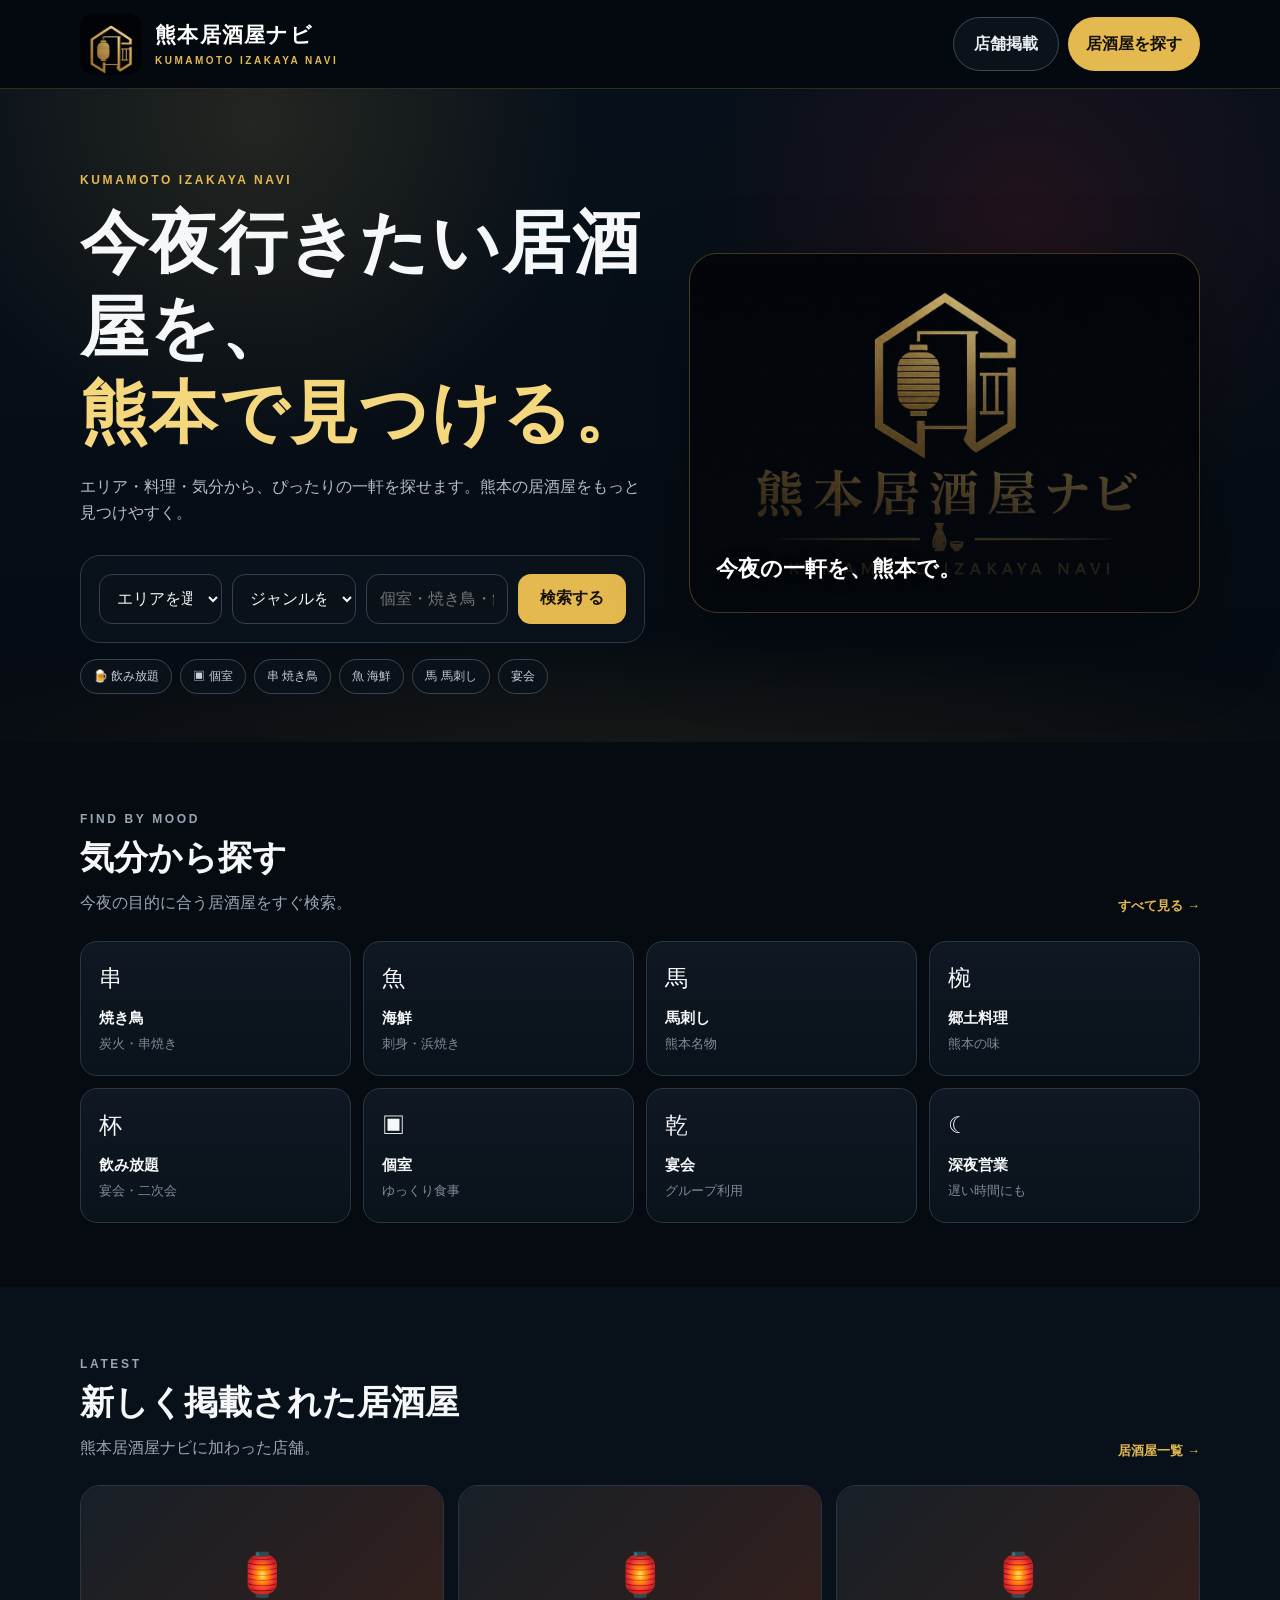
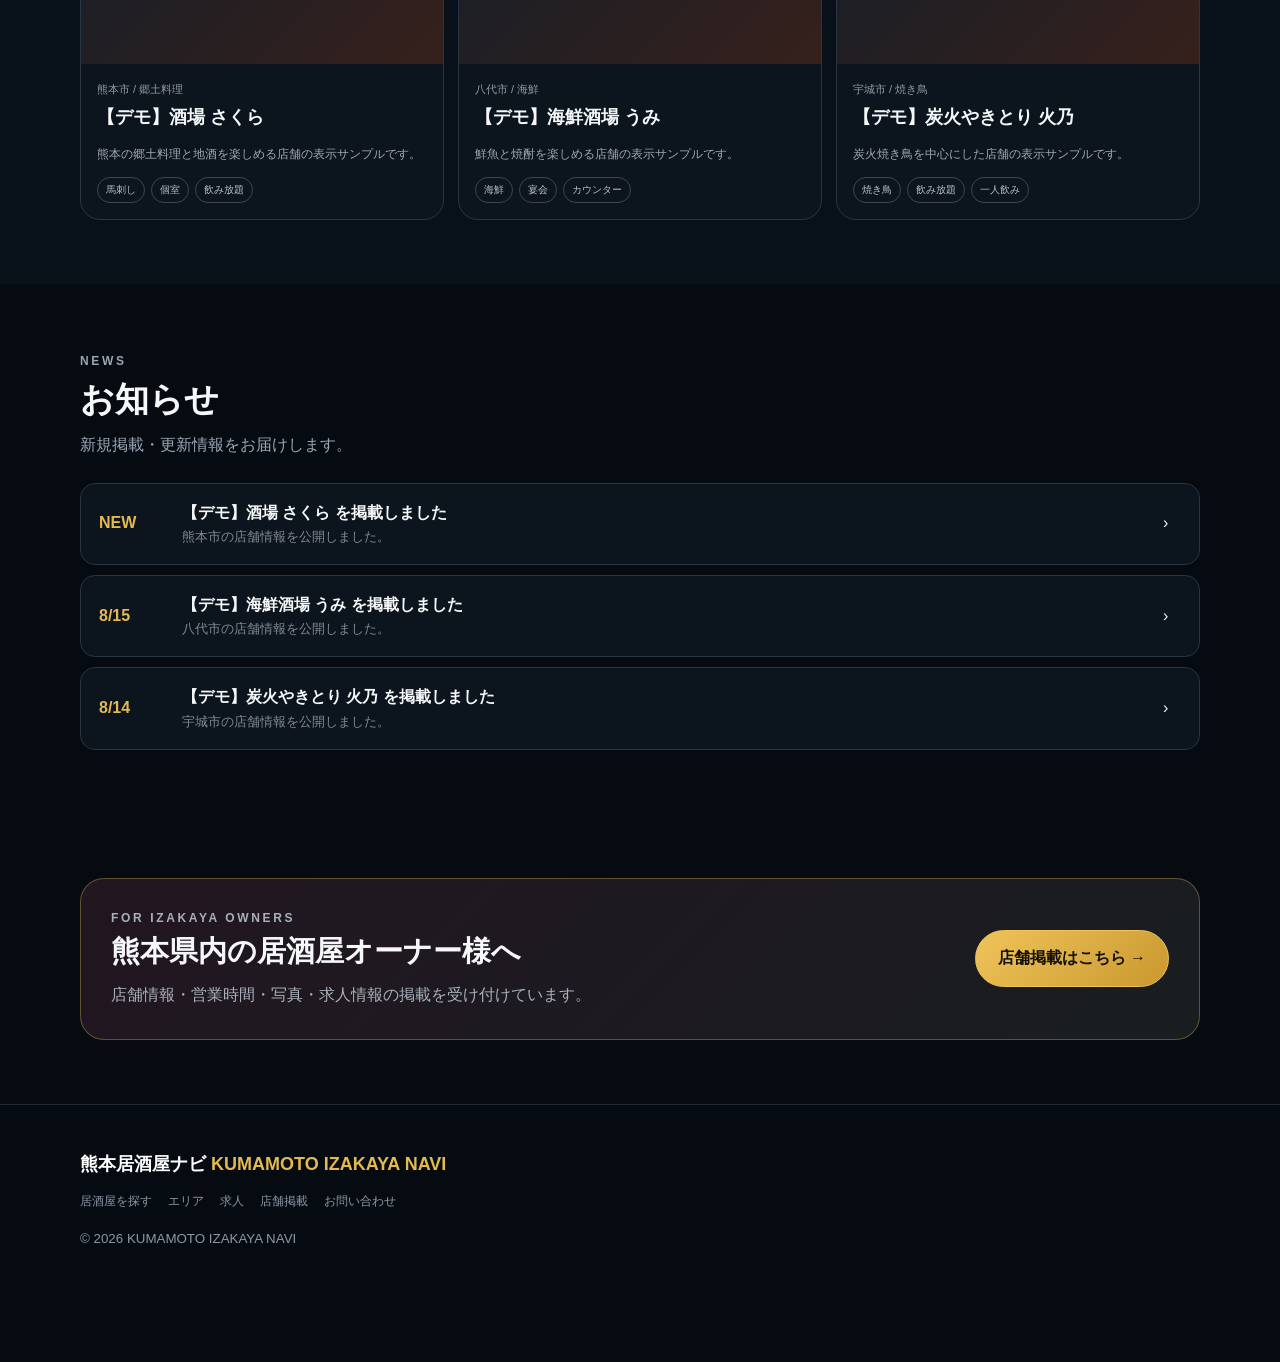
==== index.html @ 9aa9fbcc "Add files via upload" ====
<!doctype html><html lang="ja"><head><meta charset="utf-8"><meta name="viewport" content="width=device-width,initial-scale=1,viewport-fit=cover">
<title>熊本居酒屋ナビ | KUMAMOTO IZAKAYA NAVI</title><meta name="description" content="熊本県内の居酒屋をエリア・ジャンル・シーンから探せる地域密着型居酒屋検索サイト。">
<link rel="stylesheet" href="style.css?v=100"></head><body><header class="site-header"><div class="container header-inner">
<a class="brand" href="index.html"><img src="logo-emblem.jpg" alt="熊本居酒屋ナビ ロゴ"><div class="brand-copy"><div class="brand-jp">熊本居酒屋ナビ</div><div class="brand-en">KUMAMOTO IZAKAYA NAVI</div></div></a>
<div class="header-actions"><a class="ghost-btn" href="listing-form.html">店舗掲載</a><a class="pill-btn" href="izakayas.html">居酒屋を探す</a></div>
</div></header>
<main>
<section class="hero"><div class="container hero-grid">
<div>
<p class="kicker">KUMAMOTO IZAKAYA NAVI</p>
<h1>今夜行きたい居酒屋を、<br><span>熊本で見つける。</span></h1>
<p class="hero-lead">エリア・料理・気分から、ぴったりの一軒を探せます。熊本の居酒屋をもっと見つけやすく。</p>
<form class="search-panel" id="homeSearch">
<select name="area"><option value="">エリアを選択</option><option value="熊本市">熊本市</option><option value="八代市">八代市</option><option value="人吉市">人吉市</option><option value="荒尾市">荒尾市</option><option value="水俣市">水俣市</option><option value="玉名市">玉名市</option><option value="山鹿市">山鹿市</option><option value="菊池市">菊池市</option><option value="宇土市">宇土市</option><option value="上天草市">上天草市</option><option value="宇城市">宇城市</option><option value="阿蘇市">阿蘇市</option><option value="天草市">天草市</option><option value="合志市">合志市</option><option value="美里町">美里町</option><option value="玉東町">玉東町</option><option value="南関町">南関町</option><option value="長洲町">長洲町</option><option value="和水町">和水町</option><option value="大津町">大津町</option><option value="菊陽町">菊陽町</option><option value="南小国町">南小国町</option><option value="小国町">小国町</option><option value="産山村">産山村</option><option value="高森町">高森町</option><option value="西原村">西原村</option><option value="南阿蘇村">南阿蘇村</option><option value="御船町">御船町</option><option value="嘉島町">嘉島町</option><option value="益城町">益城町</option><option value="甲佐町">甲佐町</option><option value="山都町">山都町</option><option value="氷川町">氷川町</option><option value="芦北町">芦北町</option><option value="津奈木町">津奈木町</option><option value="錦町">錦町</option><option value="多良木町">多良木町</option><option value="湯前町">湯前町</option><option value="水上村">水上村</option><option value="相良村">相良村</option><option value="五木村">五木村</option><option value="山江村">山江村</option><option value="球磨村">球磨村</option><option value="あさぎり町">あさぎり町</option><option value="苓北町">苓北町</option></select>
<select name="genre"><option value="">ジャンルを選択</option><option value="焼き鳥">焼き鳥</option><option value="海鮮">海鮮</option><option value="馬刺し">馬刺し</option><option value="郷土料理">郷土料理</option><option value="大衆居酒屋">大衆居酒屋</option><option value="創作料理">創作料理</option><option value="鉄板焼き">鉄板焼き</option><option value="串揚げ">串揚げ</option><option value="餃子">餃子</option><option value="焼肉">焼肉</option><option value="炉端焼き">炉端焼き</option><option value="和食">和食</option></select>
<input name="q" placeholder="個室・焼き鳥・飲み放題など">
<button>検索する</button></form>
<div class="quick-tags">
<a href="izakayas.html?feature=飲み放題">🍺 飲み放題</a><a href="izakayas.html?feature=個室">▣ 個室</a>
<a href="izakayas.html?genre=焼き鳥">串 焼き鳥</a><a href="izakayas.html?genre=海鮮">魚 海鮮</a>
<a href="izakayas.html?genre=馬刺し">馬 馬刺し</a><a href="izakayas.html?feature=宴会">宴会</a>
</div></div><div class="hero-art" aria-label="熊本居酒屋ナビ"></div>
</div></section>

<section class="section"><div class="container">
<div class="section-head"><div><p class="kicker">FIND BY MOOD</p><h2>気分から探す</h2><p>今夜の目的に合う居酒屋をすぐ検索。</p></div><a class="section-link" href="izakayas.html">すべて見る →</a></div>
<div class="category-grid">
<a class="category-card" href="izakayas.html?genre=焼き鳥"><div class="category-icon">串</div><b>焼き鳥</b><small>炭火・串焼き</small></a>
<a class="category-card" href="izakayas.html?genre=海鮮"><div class="category-icon">魚</div><b>海鮮</b><small>刺身・浜焼き</small></a>
<a class="category-card" href="izakayas.html?genre=馬刺し"><div class="category-icon">馬</div><b>馬刺し</b><small>熊本名物</small></a>
<a class="category-card" href="izakayas.html?genre=郷土料理"><div class="category-icon">椀</div><b>郷土料理</b><small>熊本の味</small></a>
<a class="category-card" href="izakayas.html?feature=飲み放題"><div class="category-icon">杯</div><b>飲み放題</b><small>宴会・二次会</small></a>
<a class="category-card" href="izakayas.html?feature=個室"><div class="category-icon">▣</div><b>個室</b><small>ゆっくり食事</small></a>
<a class="category-card" href="izakayas.html?feature=宴会"><div class="category-icon">乾</div><b>宴会</b><small>グループ利用</small></a>
<a class="category-card" href="izakayas.html?feature=深夜営業"><div class="category-icon">☾</div><b>深夜営業</b><small>遅い時間にも</small></a>
</div></div></section>

<section class="section soft"><div class="container">
<div class="section-head"><div><p class="kicker">LATEST</p><h2>新しく掲載された居酒屋</h2><p>熊本居酒屋ナビに加わった店舗。</p></div><a class="section-link" href="izakayas.html">居酒屋一覧 →</a></div>
<div id="homeShops" class="shop-grid"></div>
</div></section>

<section class="section"><div class="container">
<div class="section-head"><div><p class="kicker">NEWS</p><h2>お知らせ</h2><p>新規掲載・更新情報をお届けします。</p></div></div>
<div id="homeNews" class="news-list"></div>
</div></section>

<section class="section"><div class="container owner-cta"><div><p class="kicker">FOR IZAKAYA OWNERS</p><h2>熊本県内の居酒屋オーナー様へ</h2><p>店舗情報・営業時間・写真・求人情報の掲載を受け付けています。</p></div><a class="gold-btn" href="listing-form.html">店舗掲載はこちら →</a></div></section>
</main><footer class="footer"><div class="container">
<div class="footer-brand">熊本居酒屋ナビ <span style="color:#e4b94f">KUMAMOTO IZAKAYA NAVI</span></div>
<div class="footer-links"><a href="izakayas.html">居酒屋を探す</a><a href="areas.html">エリア</a><a href="jobs.html">求人</a><a href="listing-form.html">店舗掲載</a><a href="contact.html">お問い合わせ</a></div>
<small>© 2026 KUMAMOTO IZAKAYA NAVI</small>
</div></footer><nav class="bottom-nav">
<a href="index.html"><span>⌂</span>ホーム</a>
<a href="izakayas.html"><span>⌕</span>居酒屋</a>
<a href="jobs.html"><span>▣</span>求人</a>
<a href="listing-form.html"><span>＋</span>店舗掲載</a>
</nav><script src="script.js?v=100"></script></body></html>
---- style.css ----
:root{
  --bg:#060b12;--bg2:#09111b;--card:#0e1722;--card2:#111c28;
  --line:#283544;--gold:#e4b94f;--gold2:#f5d77e;--wine:#781e2b;
  --text:#f5f7f8;--muted:#9aa6b3;--muted2:#6f7a86;--max:1120px;
}
*{box-sizing:border-box} html{scroll-behavior:smooth}
body{margin:0;background:var(--bg);color:var(--text);font-family:-apple-system,BlinkMacSystemFont,"Hiragino Sans","Yu Gothic",Meiryo,sans-serif;line-height:1.65}
a{color:inherit;text-decoration:none} button,input,select,textarea{font:inherit}
img{max-width:100%;display:block}
.container{width:min(calc(100% - 36px),var(--max));margin:auto}
.site-header{position:sticky;top:0;z-index:50;background:rgba(5,10,16,.92);backdrop-filter:blur(16px);border-bottom:1px solid rgba(228,185,79,.20)}
.header-inner{height:88px;display:flex;align-items:center;justify-content:space-between;gap:20px}
.brand{display:flex;align-items:center;gap:13px;min-width:0}
.brand img{width:62px;height:62px;object-fit:cover;border-radius:15px}
.brand-copy{min-width:0}
.brand-jp{font-family:"Yu Mincho","Hiragino Mincho ProN",serif;color:#fff;font-size:21px;font-weight:700;letter-spacing:.06em;white-space:nowrap}
.brand-en{color:var(--gold);font-size:10px;letter-spacing:.25em;font-weight:700;white-space:nowrap}
.header-actions{display:flex;gap:9px}.pill-btn,.gold-btn,.ghost-btn{display:inline-flex;align-items:center;justify-content:center;border-radius:999px;font-weight:800;transition:.18s}
.pill-btn{padding:12px 18px;background:var(--gold);color:#14100a}
.gold-btn{padding:14px 22px;background:linear-gradient(135deg,#efc45a,#c9982f);color:#151009;border:1px solid #efc45a}
.ghost-btn{padding:13px 20px;border:1px solid #3b4958;color:#e8edf1;background:#0b121a}
.hero{position:relative;overflow:hidden;padding:82px 0 48px;background:
radial-gradient(circle at 80% 20%,rgba(120,30,43,.22),transparent 28%),
radial-gradient(circle at 20% 5%,rgba(228,185,79,.13),transparent 28%),
linear-gradient(180deg,#07101a,#060b12)}
.hero:after{content:"";position:absolute;inset:auto -10% -140px;height:250px;background:radial-gradient(ellipse,rgba(228,185,79,.08),transparent 70%)}
.hero-grid{position:relative;z-index:1;display:grid;grid-template-columns:1.05fr .95fr;gap:44px;align-items:center}
.kicker{color:var(--gold);font-size:12px;font-weight:900;letter-spacing:.22em;margin:0 0 10px}
.hero h1{font-family:"Yu Mincho","Hiragino Mincho ProN",serif;font-size:clamp(38px,6vw,68px);line-height:1.25;margin:0 0 18px;letter-spacing:.02em}
.hero h1 span{color:var(--gold2)}
.hero-lead{color:#b4bec8;font-size:16px;max-width:620px}
.hero-art{position:relative;min-height:360px;border-radius:28px;border:1px solid rgba(228,185,79,.28);background:
linear-gradient(180deg,rgba(7,15,25,.1),rgba(4,8,13,.9)),
url("logo-official.jpg") center/cover no-repeat;box-shadow:0 30px 80px rgba(0,0,0,.35)}
.hero-art:after{content:"今夜の一軒を、熊本で。";position:absolute;left:26px;right:26px;bottom:24px;color:#fff;font-family:"Yu Mincho",serif;font-size:22px;font-weight:700;text-shadow:0 2px 12px #000}
.search-panel{margin-top:28px;padding:18px;border:1px solid #2d3a47;background:rgba(10,18,28,.92);border-radius:20px;display:grid;grid-template-columns:1fr 1fr 1.15fr auto;gap:10px}
.search-panel select,.search-panel input{width:100%;height:50px;border-radius:13px;border:1px solid #334151;background:#0a1119;color:#f4f6f7;padding:0 13px;outline:none}
.search-panel button{height:50px;border:0;border-radius:13px;padding:0 22px;background:var(--gold);font-weight:900;color:#17120b}
.quick-tags{display:flex;flex-wrap:wrap;gap:8px;margin-top:16px}.quick-tags a{border:1px solid #3b4651;border-radius:999px;padding:7px 12px;color:#c8d0d7;font-size:12px;background:#0a1118}
.section{padding:64px 0}.section.soft{background:#08101a}.section-head{display:flex;justify-content:space-between;align-items:end;gap:18px;margin-bottom:24px}
.section-head h2{margin:0;font-family:"Yu Mincho",serif;font-size:34px}.section-head p{margin:4px 0 0;color:var(--muted)}
.section-link{color:var(--gold);font-size:13px;font-weight:800}
.category-grid{display:grid;grid-template-columns:repeat(4,1fr);gap:12px}
.category-card{padding:18px;border:1px solid #293645;background:linear-gradient(180deg,#0f1823,#0a121a);border-radius:17px;min-height:98px}
.category-card b{display:block;font-size:15px}.category-card small{color:#7f8b97}.category-icon{font-size:23px;margin-bottom:8px}
.shop-grid{display:grid;grid-template-columns:repeat(3,1fr);gap:14px}
.shop-card{overflow:hidden;border:1px solid #2a3643;background:#0c141e;border-radius:20px}
.shop-photo{height:178px;background:linear-gradient(135deg,#171f27,#36201c);display:flex;align-items:center;justify-content:center;color:#c69b48;font-size:42px}
.shop-body{padding:16px}.shop-meta{color:#8f9aa5;font-size:11px;margin-bottom:5px}.shop-name{font-size:18px;font-weight:900;margin:0 0 8px}.shop-desc{color:#9ea9b4;font-size:12px;display:-webkit-box;-webkit-line-clamp:2;-webkit-box-orient:vertical;overflow:hidden}
.badges{display:flex;flex-wrap:wrap;gap:6px;margin-top:12px}.badge{font-size:10px;padding:4px 8px;border-radius:999px;border:1px solid #3b4753;color:#b8c1c9}.badge.gold{border-color:#6e5825;color:#e4bd59}
.news-list{display:grid;gap:10px}.news-item{display:grid;grid-template-columns:70px 1fr 18px;align-items:center;gap:13px;padding:16px 18px;border:1px solid #293543;border-radius:15px;background:#0c141d}.news-item time{color:var(--gold);font-weight:900}.news-item small{display:block;color:#7e8995}
.owner-cta{border:1px solid rgba(228,185,79,.35);border-radius:24px;padding:30px;background:linear-gradient(135deg,rgba(120,30,43,.20),rgba(228,185,79,.06)),#0c141d;display:flex;justify-content:space-between;align-items:center;gap:25px}
.owner-cta h2{font-family:"Yu Mincho",serif;font-size:29px;margin:0 0 6px}.owner-cta p{color:#a7b1ba;margin:0}
.footer{padding:45px 0 110px;border-top:1px solid #1f2a35;color:#8d98a4}.footer-brand{color:#fff;font-weight:900;font-size:18px}.footer-links{display:flex;flex-wrap:wrap;gap:16px;margin:13px 0;font-size:12px}
.bottom-nav{display:none}
.page-hero{padding:48px 0 32px;background:linear-gradient(180deg,#09121d,#060b12)}.page-hero h1{font-family:"Yu Mincho",serif;font-size:40px;margin:5px 0}.page-hero p{color:var(--muted)}
.filter-bar{display:grid;grid-template-columns:1fr 1fr 1.4fr auto;gap:9px;margin:24px 0}.filter-bar select,.filter-bar input{height:48px;background:#0a121a;color:#fff;border:1px solid #344250;border-radius:12px;padding:0 12px}.filter-bar button{border:0;border-radius:12px;background:var(--gold);font-weight:900;padding:0 20px}
.list-layout{display:grid;grid-template-columns:1fr;gap:11px}.list-shop{display:grid;grid-template-columns:140px 1fr auto;gap:18px;align-items:center;border:1px solid #293645;background:#0c141d;border-radius:17px;padding:13px}.list-shop .thumb{height:100px;border-radius:12px;background:linear-gradient(135deg,#18212a,#3a211f);display:flex;align-items:center;justify-content:center;font-size:31px}.list-shop h3{margin:0 0 4px;font-size:18px}.list-shop p{margin:0;color:#8f9ba6;font-size:12px}.list-shop .go{color:var(--gold);font-size:24px}
.detail-grid{display:grid;grid-template-columns:1.1fr .9fr;gap:26px}.detail-photo{min-height:390px;border-radius:24px;background:linear-gradient(135deg,#202a34,#4a2822);display:flex;align-items:center;justify-content:center;font-size:80px;border:1px solid #2b3845}.detail-card{border:1px solid #293645;border-radius:20px;background:#0c141d;padding:22px}.detail-card h1{font-family:"Yu Mincho",serif;font-size:36px;margin:4px 0 10px}.detail-row{display:grid;grid-template-columns:100px 1fr;gap:12px;padding:11px 0;border-bottom:1px solid #202c37;font-size:13px}.detail-row span:first-child{color:#7f8a96}.detail-actions{display:flex;gap:8px;margin-top:18px;flex-wrap:wrap}
.area-grid{display:grid;grid-template-columns:repeat(5,1fr);gap:9px}.area-chip{padding:12px;border:1px solid #2c3946;border-radius:12px;background:#0b131c;text-align:center;font-size:13px}.area-chip:hover{border-color:#755f2d;color:var(--gold)}
.form-card{max-width:820px;margin:auto;border:1px solid #2b3845;border-radius:23px;background:#0c141d;padding:25px}.form-grid{display:grid;grid-template-columns:1fr 1fr;gap:14px}.field{display:grid;gap:6px}.field.full{grid-column:1/-1}.field label{font-size:12px;color:#b6c0c9;font-weight:800}.field input,.field select,.field textarea{width:100%;border:1px solid #344250;border-radius:12px;background:#09111a;color:#fff;padding:12px}.field textarea{min-height:120px;resize:vertical}.form-note{color:#8c98a3;font-size:11px;margin-top:15px}
.job-list{display:grid;gap:12px}.job-card{border:1px solid #2a3744;border-radius:18px;background:#0c141d;padding:20px}.job-card h3{margin:4px 0 6px}.salary{color:var(--gold);font-size:18px;font-weight:900}
.empty{padding:28px;text-align:center;color:#8d98a4;border:1px dashed #33404d;border-radius:16px}
@media(max-width:860px){
 .header-inner{height:78px}.brand img{width:54px;height:54px}.brand-jp{font-size:17px}.brand-en{font-size:8px}.header-actions .ghost-btn{display:none}
 .hero{padding:46px 0 32px}.hero-grid{grid-template-columns:1fr}.hero-art{min-height:280px}.search-panel,.filter-bar{grid-template-columns:1fr 1fr}.search-panel button,.filter-bar button{grid-column:1/-1}
 .category-grid{grid-template-columns:repeat(2,1fr)}.shop-grid{grid-template-columns:1fr 1fr}.area-grid{grid-template-columns:repeat(3,1fr)}.detail-grid{grid-template-columns:1fr}
}
@media(max-width:560px){
 body{padding-bottom:70px}.container{width:min(calc(100% - 28px),var(--max))}
 .header-inner{height:72px}.brand img{width:48px;height:48px;border-radius:11px}.brand-jp{font-size:15px}.brand-en{font-size:7px;letter-spacing:.14em}.pill-btn{padding:10px 13px;font-size:12px}
 .hero h1{font-size:37px}.hero-lead{font-size:13px}.hero-art{min-height:235px}.search-panel{grid-template-columns:1fr}.search-panel button{grid-column:auto}
 .section{padding:45px 0}.section-head h2{font-size:28px}.section-head{align-items:start}.section-head p{font-size:12px}
 .category-grid{grid-template-columns:1fr 1fr}.category-card{padding:14px;min-height:88px}.shop-grid{grid-template-columns:1fr}
 .owner-cta{align-items:flex-start;flex-direction:column;padding:22px}.owner-cta h2{font-size:25px}
 .page-hero h1{font-size:32px}.filter-bar{grid-template-columns:1fr}.filter-bar button{grid-column:auto}
 .list-shop{grid-template-columns:88px 1fr 12px;gap:10px;padding:10px}.list-shop .thumb{height:78px}.list-shop h3{font-size:15px}
 .area-grid{grid-template-columns:repeat(2,1fr)}.form-grid{grid-template-columns:1fr}.field.full{grid-column:auto}.form-card{padding:17px}
 .detail-photo{min-height:260px}.detail-card h1{font-size:28px}.detail-row{grid-template-columns:82px 1fr}
 .bottom-nav{position:fixed;display:grid;grid-template-columns:repeat(4,1fr);left:0;right:0;bottom:0;z-index:60;background:rgba(5,10,16,.97);border-top:1px solid #293541;padding-bottom:env(safe-area-inset-bottom)}
 .bottom-nav a{height:68px;display:flex;flex-direction:column;align-items:center;justify-content:center;color:#8f9aa5;font-size:10px;font-weight:800;gap:3px}.bottom-nav a span{font-size:20px}.bottom-nav a.active{color:var(--gold)}
}
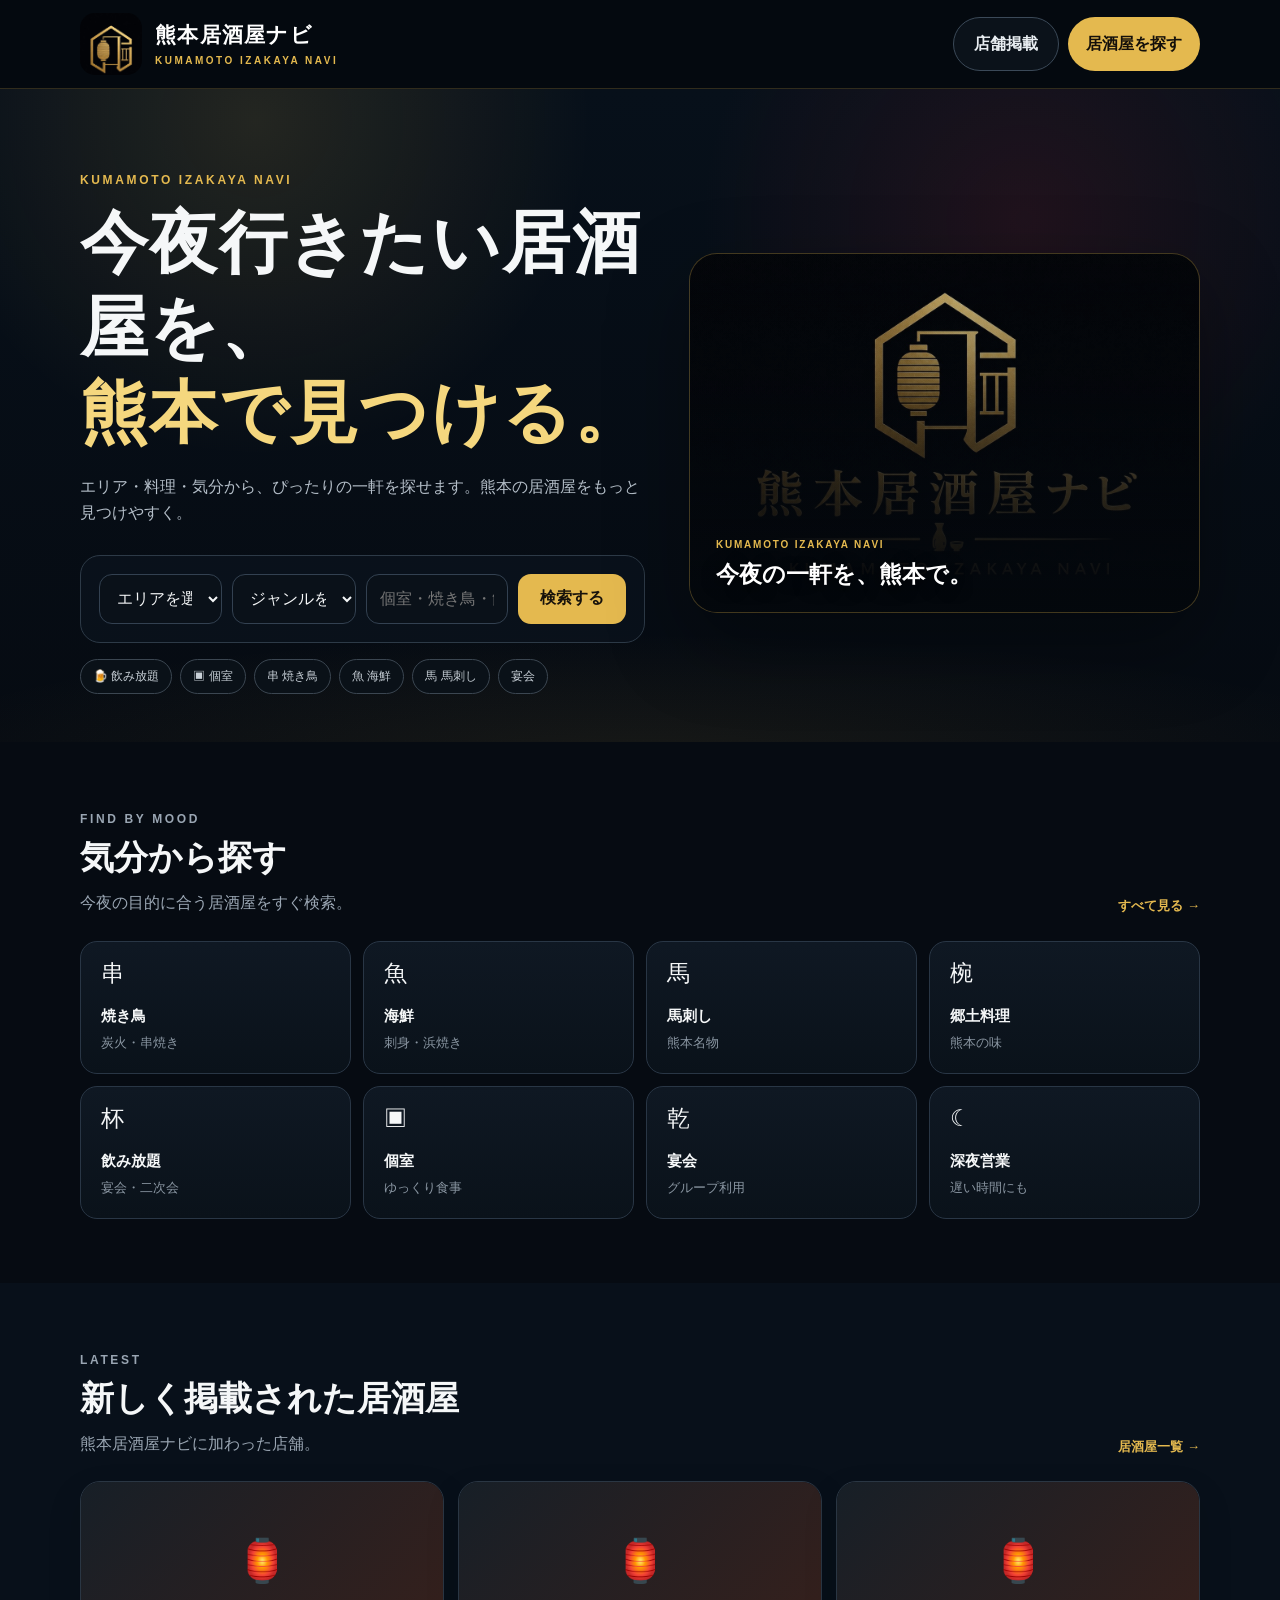
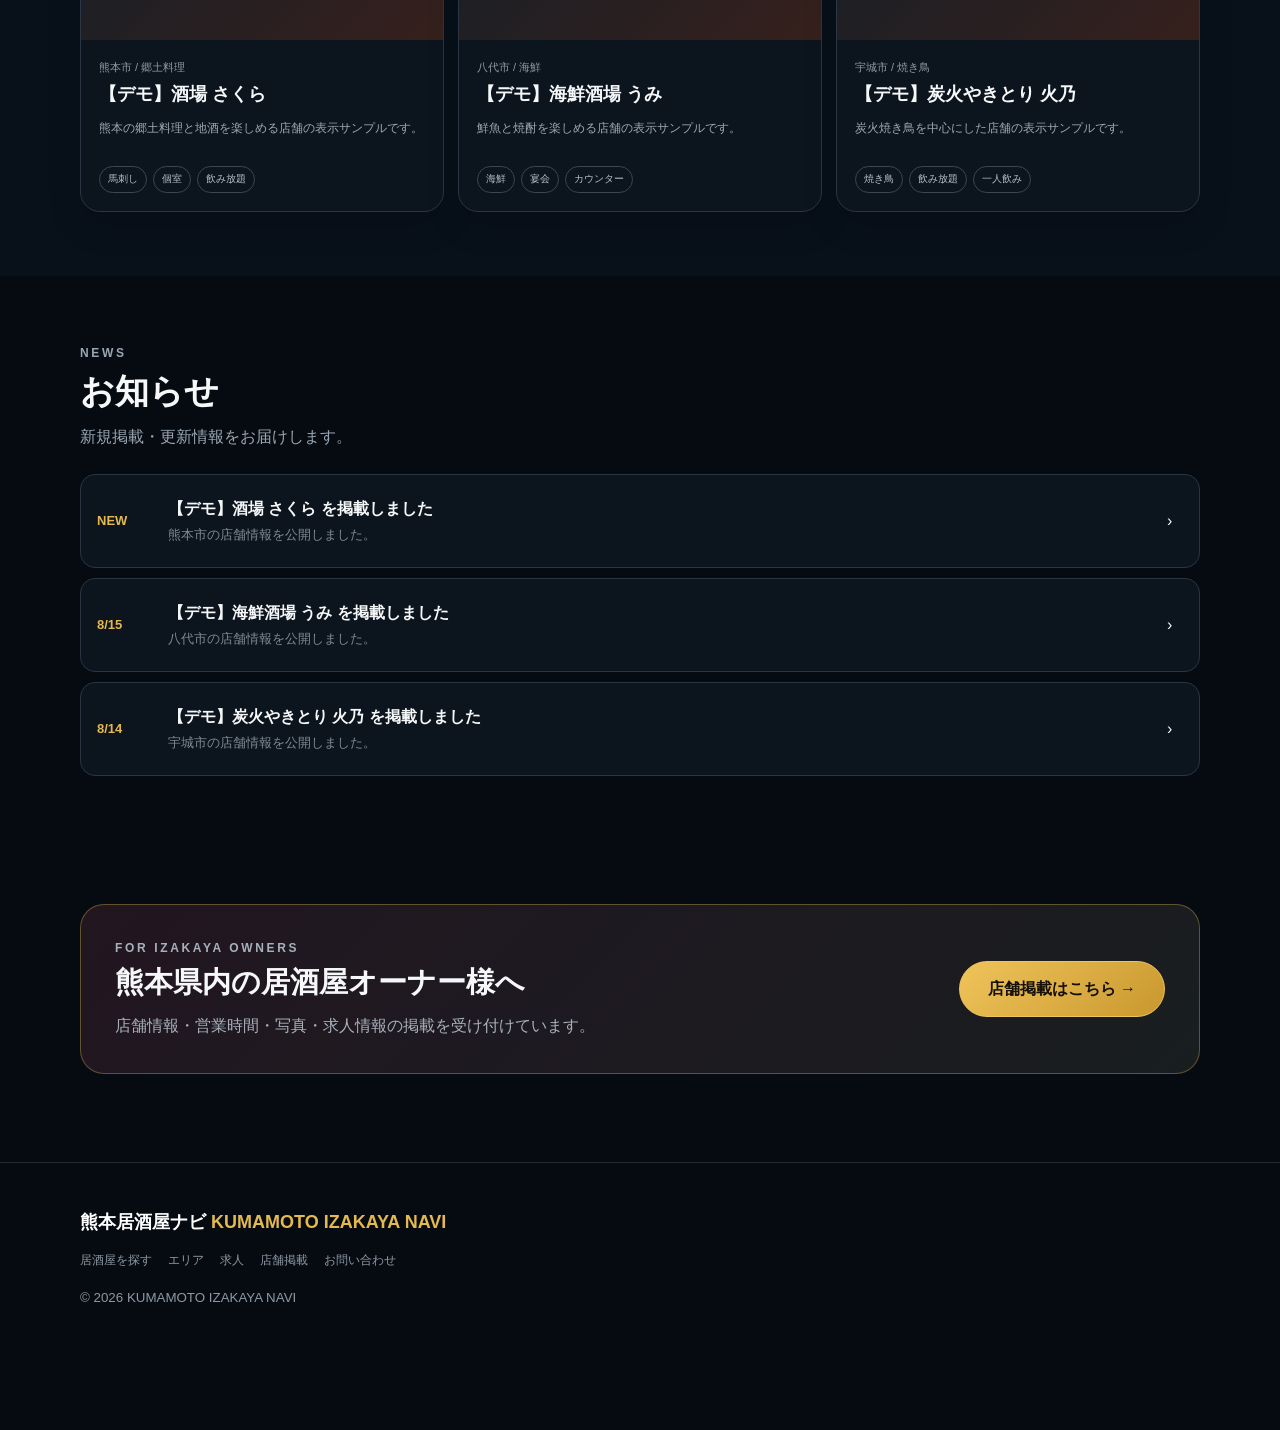
==== commit 234fa00c: "Add files via upload" ====
--- a/index.html
+++ b/index.html
@@ -1,6 +1,6 @@
 <!doctype html><html lang="ja"><head><meta charset="utf-8"><meta name="viewport" content="width=device-width,initial-scale=1,viewport-fit=cover">
 <title>熊本居酒屋ナビ | KUMAMOTO IZAKAYA NAVI</title><meta name="description" content="熊本県内の居酒屋をエリア・ジャンル・シーンから探せる地域密着型居酒屋検索サイト。">
-<link rel="stylesheet" href="style.css?v=100"></head><body><header class="site-header"><div class="container header-inner">
+<link rel="stylesheet" href="style.css?v=101"></head><body><header class="site-header"><div class="container header-inner">
 <a class="brand" href="index.html"><img src="logo-emblem.jpg" alt="熊本居酒屋ナビ ロゴ"><div class="brand-copy"><div class="brand-jp">熊本居酒屋ナビ</div><div class="brand-en">KUMAMOTO IZAKAYA NAVI</div></div></a>
 <div class="header-actions"><a class="ghost-btn" href="listing-form.html">店舗掲載</a><a class="pill-btn" href="izakayas.html">居酒屋を探す</a></div>
 </div></header>
@@ -19,7 +19,12 @@
 <a href="izakayas.html?feature=飲み放題">🍺 飲み放題</a><a href="izakayas.html?feature=個室">▣ 個室</a>
 <a href="izakayas.html?genre=焼き鳥">串 焼き鳥</a><a href="izakayas.html?genre=海鮮">魚 海鮮</a>
 <a href="izakayas.html?genre=馬刺し">馬 馬刺し</a><a href="izakayas.html?feature=宴会">宴会</a>
-</div></div><div class="hero-art" aria-label="熊本居酒屋ナビ"></div>
+</div></div><div class="hero-art" aria-label="熊本居酒屋ナビ">
+      <div class="hero-art-copy">
+        <span>KUMAMOTO IZAKAYA NAVI</span>
+        <b>今夜の一軒を、熊本で。</b>
+      </div>
+    </div>
 </div></section>
 
 <section class="section"><div class="container">
@@ -36,7 +41,7 @@
 </div></div></section>
 
 <section class="section soft"><div class="container">
-<div class="section-head"><div><p class="kicker">LATEST</p><h2>新しく掲載された居酒屋</h2><p>熊本居酒屋ナビに加わった店舗。</p></div><a class="section-link" href="izakayas.html">居酒屋一覧 →</a></div>
+<div class="section-head"><div><p class="kicker">LATEST</p><h2 class="latest-title-v101">新しく掲載された居酒屋</h2><p>熊本居酒屋ナビに加わった店舗。</p></div><a class="section-link" href="izakayas.html">居酒屋一覧 →</a></div>
 <div id="homeShops" class="shop-grid"></div>
 </div></section>
 
@@ -55,4 +60,4 @@
 <a href="izakayas.html"><span>⌕</span>居酒屋</a>
 <a href="jobs.html"><span>▣</span>求人</a>
 <a href="listing-form.html"><span>＋</span>店舗掲載</a>
-</nav><script src="script.js?v=100"></script></body></html>+</nav><script src="script.js?v=101"></script></body></html>
--- a/style.css
+++ b/style.css
@@ -81,3 +81,441 @@
  .bottom-nav{position:fixed;display:grid;grid-template-columns:repeat(4,1fr);left:0;right:0;bottom:0;z-index:60;background:rgba(5,10,16,.97);border-top:1px solid #293541;padding-bottom:env(safe-area-inset-bottom)}
  .bottom-nav a{height:68px;display:flex;flex-direction:column;align-items:center;justify-content:center;color:#8f9aa5;font-size:10px;font-weight:800;gap:3px}.bottom-nav a span{font-size:20px}.bottom-nav a.active{color:var(--gold)}
 }
+
+
+/* ============================================================
+   KUMAMOTO IZAKAYA NAVI ver1.01
+   Mobile polish / spacing / overlap / card refinement
+   ============================================================ */
+
+main{
+  padding-bottom:24px;
+}
+
+.hero-art{
+  position:relative;
+  display:flex;
+  align-items:flex-end;
+  justify-content:flex-start;
+  overflow:hidden;
+}
+
+.hero-art::before{
+  content:"";
+  position:absolute;
+  inset:0;
+  background:
+    linear-gradient(180deg,rgba(3,7,12,.08) 35%,rgba(3,7,12,.78) 100%),
+    linear-gradient(90deg,rgba(3,7,12,.16),transparent 55%);
+  pointer-events:none;
+}
+
+.hero-art::after{
+  display:none !important;
+  content:none !important;
+}
+
+.hero-art-copy{
+  position:relative;
+  z-index:2;
+  width:100%;
+  padding:24px 26px 22px;
+}
+
+.hero-art-copy span{
+  display:block;
+  margin-bottom:5px;
+  color:var(--gold);
+  font-size:10px;
+  font-weight:900;
+  letter-spacing:.18em;
+}
+
+.hero-art-copy b{
+  display:block;
+  color:#fff;
+  font-family:"Yu Mincho","Hiragino Mincho ProN",serif;
+  font-size:23px;
+  line-height:1.35;
+  text-shadow:0 3px 16px rgba(0,0,0,.85);
+}
+
+.category-grid{
+  align-items:stretch;
+}
+
+.category-card{
+  display:flex;
+  flex-direction:column;
+  justify-content:flex-start;
+  min-height:118px;
+  padding:20px;
+  transition:transform .16s ease,border-color .16s ease,background .16s ease;
+}
+
+.category-card:active{
+  transform:scale(.99);
+  border-color:#6a5528;
+  background:linear-gradient(180deg,#121d29,#0c151e);
+}
+
+.category-card .category-icon{
+  min-height:32px;
+  margin-bottom:10px;
+  line-height:1;
+}
+
+.category-card b{
+  margin-top:auto;
+}
+
+.category-card small{
+  display:block;
+  margin-top:5px;
+  color:#8995a1;
+  line-height:1.45;
+}
+
+.shop-card{
+  box-shadow:0 14px 34px rgba(0,0,0,.14);
+}
+
+.shop-photo{
+  height:158px;
+}
+
+.shop-body{
+  padding:18px;
+}
+
+.shop-name{
+  line-height:1.45;
+}
+
+.shop-desc{
+  min-height:35px;
+  -webkit-line-clamp:2;
+}
+
+.news-item{
+  grid-template-columns:58px minmax(0,1fr) 16px;
+  min-height:94px;
+  padding:17px 16px;
+}
+
+.news-item time{
+  font-size:13px;
+}
+
+.news-item b{
+  display:block;
+  line-height:1.5;
+}
+
+.news-item small{
+  margin-top:4px;
+  line-height:1.45;
+}
+
+.owner-cta{
+  padding:34px;
+}
+
+.owner-cta .gold-btn{
+  min-height:54px;
+  padding-inline:28px;
+}
+
+.footer{
+  padding-bottom:120px;
+}
+
+.bottom-nav{
+  box-shadow:0 -10px 30px rgba(0,0,0,.18);
+}
+
+.latest-title-v101{
+  max-width:100%;
+  word-break:keep-all;
+  overflow-wrap:normal;
+}
+
+/* Avoid fixed navigation overlapping scroll targets / last content */
+section[id],
+div[id]{
+  scroll-margin-bottom:100px;
+}
+
+@media(max-width:860px){
+  .hero-grid{
+    gap:30px;
+  }
+
+  .hero-art{
+    min-height:255px;
+  }
+
+  .section{
+    scroll-margin-top:88px;
+  }
+}
+
+@media(max-width:560px){
+  body{
+    padding-bottom:calc(82px + env(safe-area-inset-bottom));
+  }
+
+  main{
+    padding-bottom:48px;
+  }
+
+  .site-header{
+    box-shadow:0 1px 0 rgba(228,185,79,.12);
+  }
+
+  .header-inner{
+    height:68px;
+    gap:10px;
+  }
+
+  .brand{
+    gap:10px;
+  }
+
+  .brand img{
+    width:46px;
+    height:46px;
+  }
+
+  .brand-jp{
+    font-size:14px;
+    letter-spacing:.035em;
+  }
+
+  .brand-en{
+    margin-top:1px;
+    font-size:7px;
+    letter-spacing:.12em;
+  }
+
+  .pill-btn{
+    min-width:116px;
+    padding:10px 12px;
+    font-size:11px;
+  }
+
+  .hero{
+    padding:40px 0 36px;
+  }
+
+  .hero-grid{
+    gap:26px;
+  }
+
+  .hero h1{
+    font-size:35px;
+    line-height:1.28;
+  }
+
+  .hero-lead{
+    margin-top:15px;
+    font-size:12px;
+    line-height:1.8;
+  }
+
+  .search-panel{
+    margin-top:23px;
+    padding:14px;
+    border-radius:18px;
+    gap:10px;
+  }
+
+  .search-panel select,
+  .search-panel input,
+  .search-panel button{
+    height:52px;
+    border-radius:12px;
+  }
+
+  .quick-tags{
+    gap:8px;
+    margin-top:14px;
+  }
+
+  .quick-tags a{
+    padding:7px 11px;
+    font-size:11px;
+  }
+
+  .hero-art{
+    min-height:232px;
+    border-radius:22px;
+    background-position:center 44%;
+  }
+
+  .hero-art-copy{
+    padding:18px 18px 17px;
+  }
+
+  .hero-art-copy span{
+    font-size:8px;
+  }
+
+  .hero-art-copy b{
+    font-size:20px;
+  }
+
+  .section{
+    padding:50px 0;
+  }
+
+  .section.soft{
+    padding-top:52px;
+  }
+
+  .section-head{
+    margin-bottom:22px;
+  }
+
+  .section-head h2{
+    font-size:26px;
+    line-height:1.35;
+  }
+
+  .latest-title-v101{
+    font-size:25px !important;
+    line-height:1.38 !important;
+    max-width:270px;
+  }
+
+  .section-link{
+    padding-top:7px;
+    white-space:nowrap;
+  }
+
+  .category-grid{
+    gap:12px;
+  }
+
+  .category-card{
+    min-height:146px;
+    padding:18px 16px;
+    border-radius:17px;
+  }
+
+  .category-card .category-icon{
+    min-height:36px;
+    margin-bottom:16px;
+    font-size:28px;
+  }
+
+  .category-card b{
+    margin-top:0;
+    font-size:15px;
+  }
+
+  .category-card small{
+    margin-top:7px;
+    font-size:11px;
+    line-height:1.45;
+  }
+
+  .shop-grid{
+    gap:16px;
+  }
+
+  .shop-photo{
+    height:150px;
+  }
+
+  .shop-body{
+    padding:17px;
+  }
+
+  .shop-meta{
+    font-size:10px;
+  }
+
+  .shop-name{
+    font-size:17px;
+  }
+
+  .shop-desc{
+    font-size:11px;
+    line-height:1.65;
+  }
+
+  .badge{
+    font-size:9px;
+    padding:4px 8px;
+  }
+
+  .news-list{
+    gap:11px;
+  }
+
+  .news-item{
+    grid-template-columns:52px minmax(0,1fr) 14px;
+    gap:11px;
+    min-height:102px;
+    padding:17px 14px;
+    border-radius:16px;
+  }
+
+  .news-item time{
+    font-size:12px;
+  }
+
+  .news-item b{
+    font-size:13px;
+    line-height:1.48;
+  }
+
+  .news-item small{
+    font-size:10px;
+  }
+
+  .owner-cta{
+    padding:24px 21px 25px;
+    gap:20px;
+    border-radius:22px;
+  }
+
+  .owner-cta h2{
+    font-size:24px;
+    line-height:1.45;
+  }
+
+  .owner-cta p{
+    line-height:1.8;
+  }
+
+  .owner-cta .gold-btn{
+    width:100%;
+    min-height:56px;
+  }
+
+  .footer{
+    padding-top:38px;
+    padding-bottom:calc(116px + env(safe-area-inset-bottom));
+  }
+
+  .footer-brand{
+    font-size:16px;
+    line-height:1.5;
+  }
+
+  .footer-links{
+    gap:12px 16px;
+    line-height:1.6;
+  }
+
+  .bottom-nav{
+    min-height:72px;
+    padding-bottom:env(safe-area-inset-bottom);
+  }
+
+  .bottom-nav a{
+    height:72px;
+  }
+}
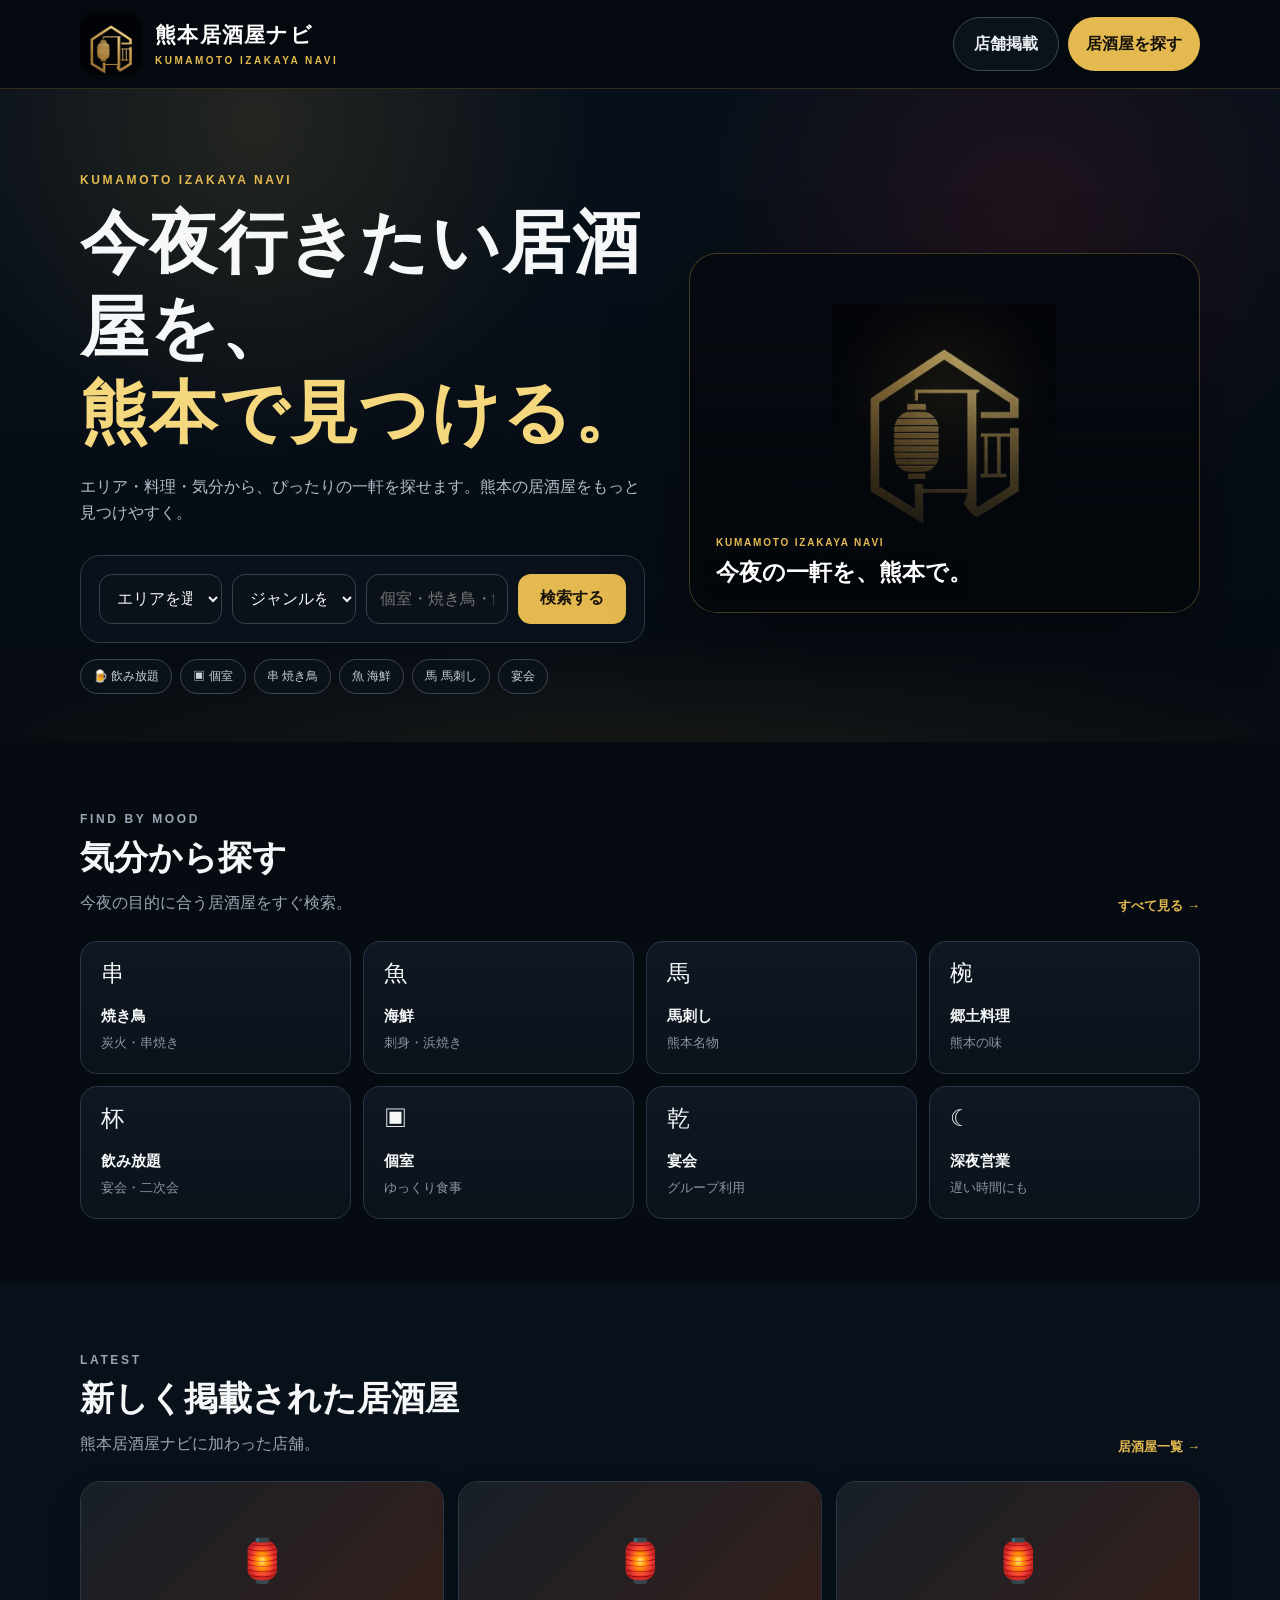
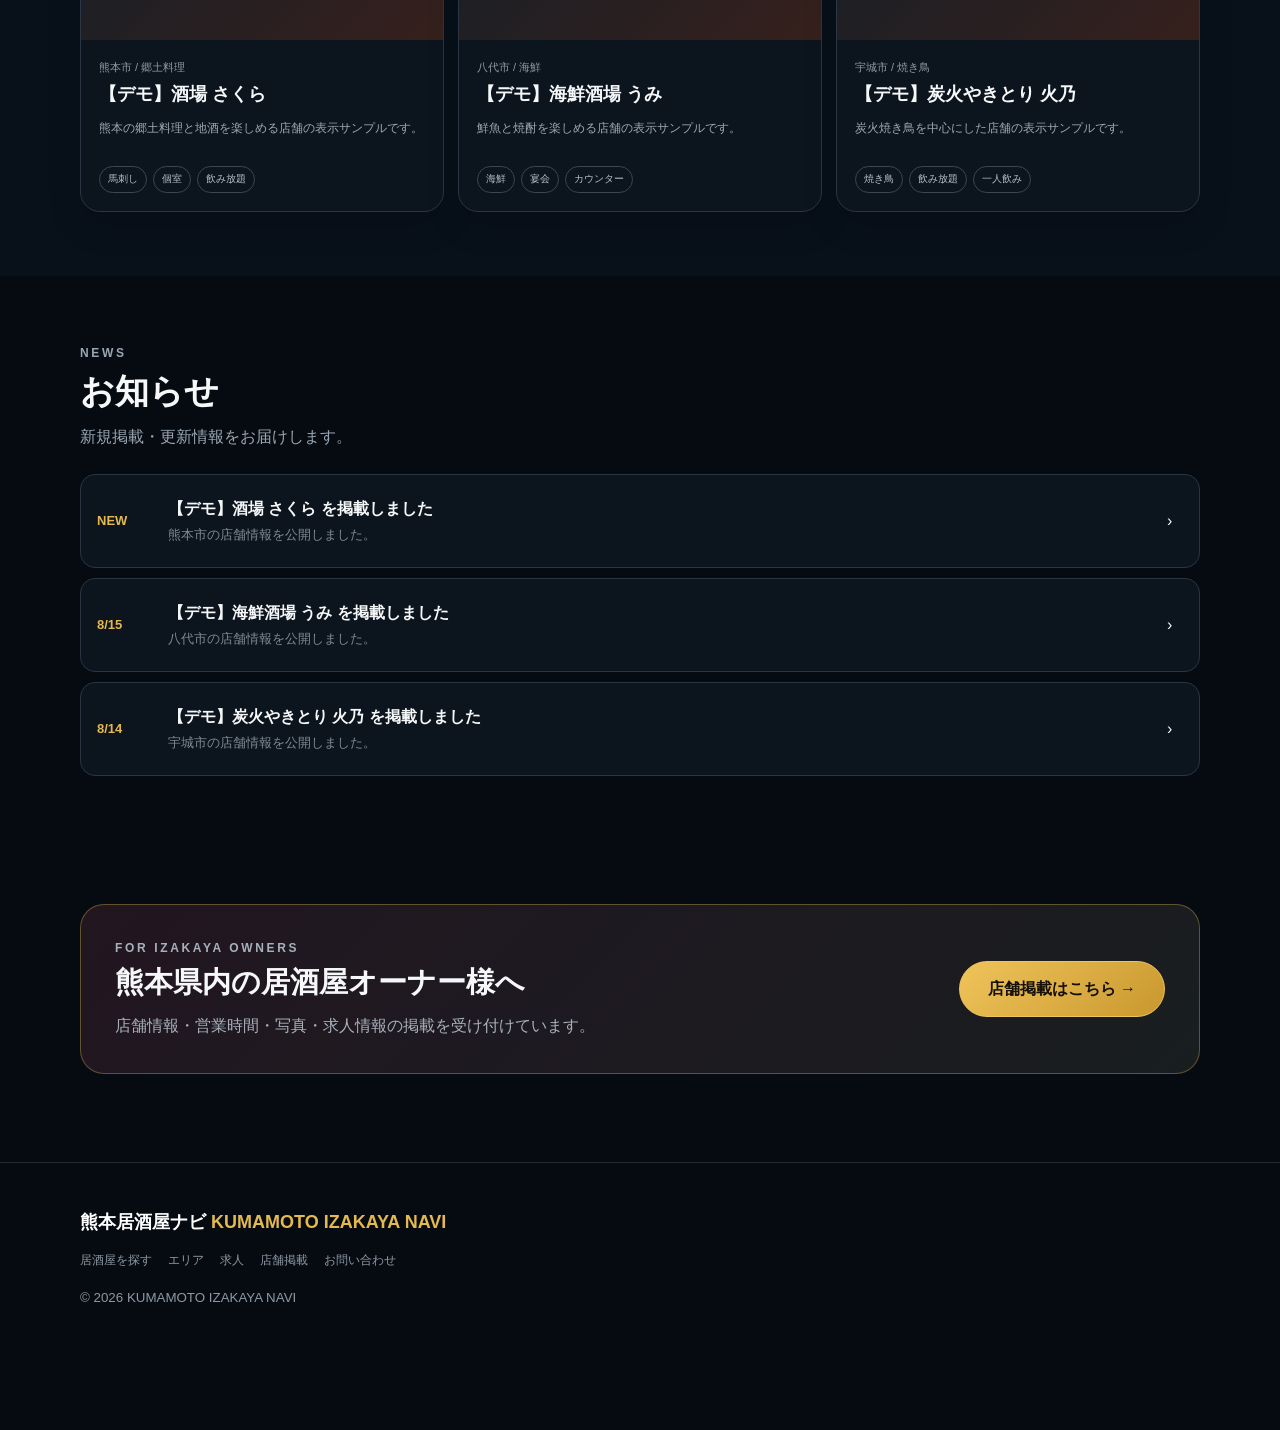
==== commit e9aab1e7: "Add files via upload" ====
--- a/index.html
+++ b/index.html
@@ -1,6 +1,6 @@
 <!doctype html><html lang="ja"><head><meta charset="utf-8"><meta name="viewport" content="width=device-width,initial-scale=1,viewport-fit=cover">
 <title>熊本居酒屋ナビ | KUMAMOTO IZAKAYA NAVI</title><meta name="description" content="熊本県内の居酒屋をエリア・ジャンル・シーンから探せる地域密着型居酒屋検索サイト。">
-<link rel="stylesheet" href="style.css?v=101"></head><body><header class="site-header"><div class="container header-inner">
+<link rel="stylesheet" href="style.css?v=102"></head><body><header class="site-header"><div class="container header-inner">
 <a class="brand" href="index.html"><img src="logo-emblem.jpg" alt="熊本居酒屋ナビ ロゴ"><div class="brand-copy"><div class="brand-jp">熊本居酒屋ナビ</div><div class="brand-en">KUMAMOTO IZAKAYA NAVI</div></div></a>
 <div class="header-actions"><a class="ghost-btn" href="listing-form.html">店舗掲載</a><a class="pill-btn" href="izakayas.html">居酒屋を探す</a></div>
 </div></header>
--- a/style.css
+++ b/style.css
@@ -519,3 +519,53 @@
     height:72px;
   }
 }
+
+
+/* ============================================================
+   KUMAMOTO IZAKAYA NAVI ver1.02
+   Hero background text overlap fix
+   ============================================================ */
+
+.hero-art{
+  background:
+    radial-gradient(circle at 50% 38%, rgba(228,185,79,.09), transparent 32%),
+    linear-gradient(180deg, rgba(4,8,13,.04) 0%, rgba(4,8,13,.52) 65%, rgba(4,8,13,.92) 100%),
+    url("logo-emblem.jpg") center 38% / 44% auto no-repeat,
+    #050a10 !important;
+}
+
+.hero-art-copy{
+  padding-top:170px !important;
+  padding-bottom:24px !important;
+}
+
+.hero-art-copy span,
+.hero-art-copy b{
+  position:relative;
+  z-index:3;
+}
+
+@media(max-width:560px){
+  .hero-art{
+    min-height:250px !important;
+    background:
+      radial-gradient(circle at 50% 34%, rgba(228,185,79,.10), transparent 30%),
+      linear-gradient(180deg, rgba(4,8,13,.02) 0%, rgba(4,8,13,.50) 64%, rgba(4,8,13,.94) 100%),
+      url("logo-emblem.jpg") center 31% / 38% auto no-repeat,
+      #050a10 !important;
+  }
+
+  .hero-art-copy{
+    padding:162px 18px 19px !important;
+  }
+
+  .hero-art-copy span{
+    margin-bottom:6px !important;
+    font-size:8px !important;
+  }
+
+  .hero-art-copy b{
+    font-size:20px !important;
+    line-height:1.35 !important;
+  }
+}
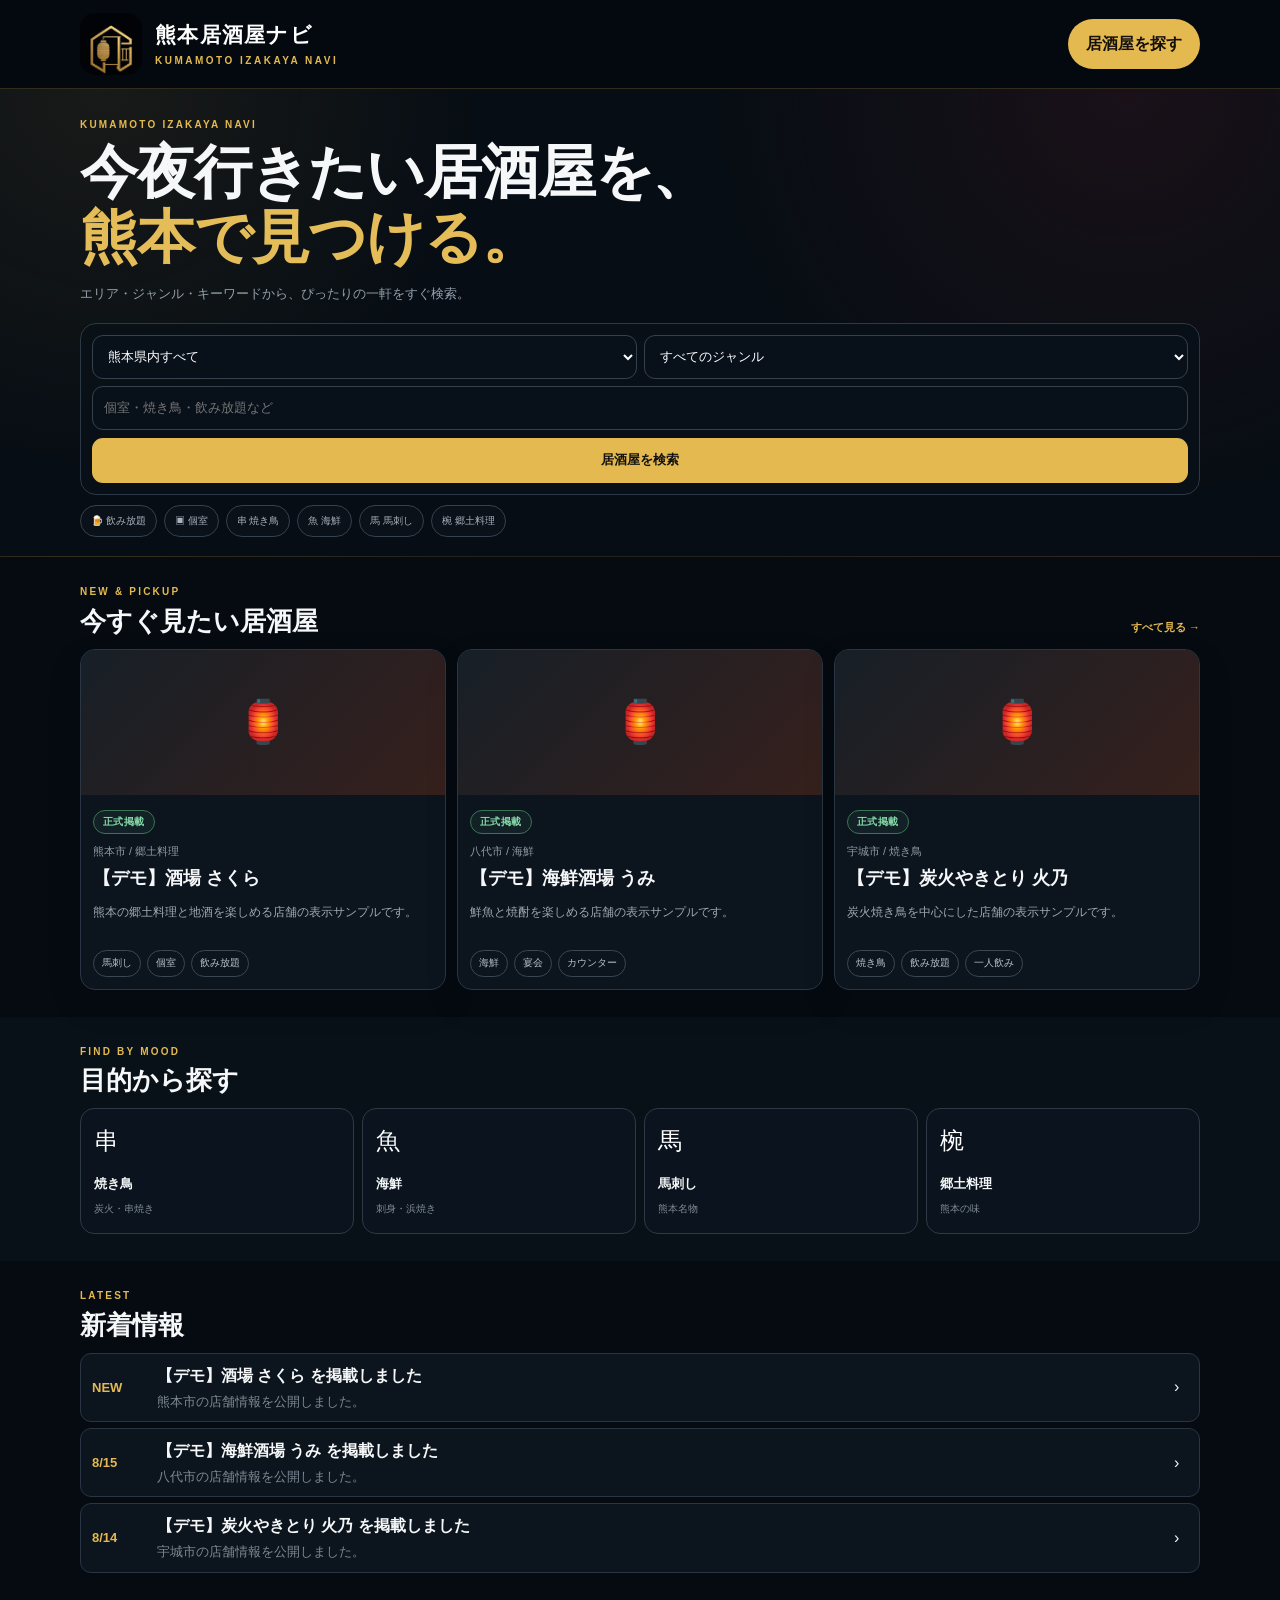
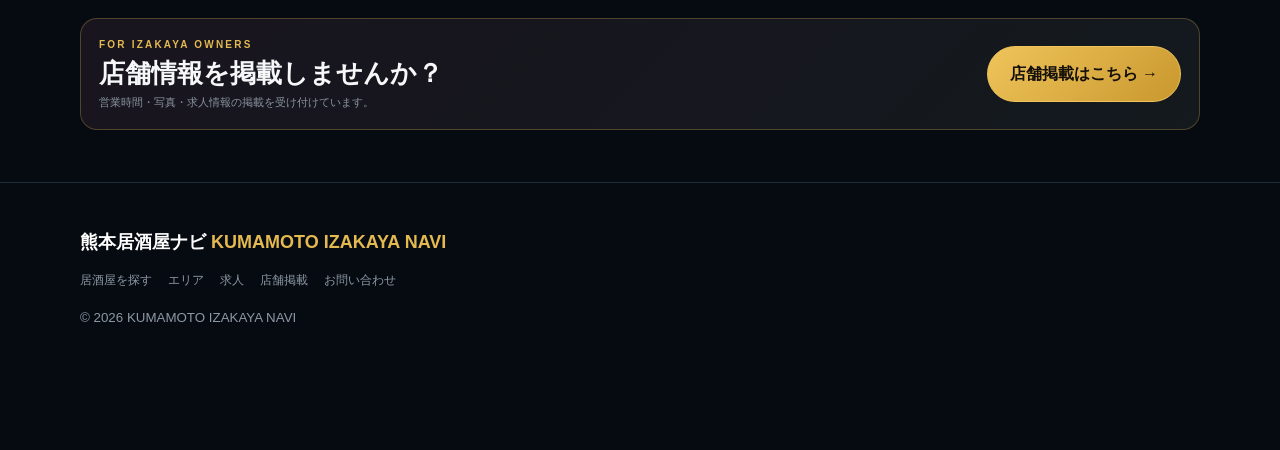
==== commit c7fa72af: "admin upload: update index.html" ====
--- a/index.html
+++ b/index.html
@@ -1,56 +1,77 @@
 <!doctype html><html lang="ja"><head><meta charset="utf-8"><meta name="viewport" content="width=device-width,initial-scale=1,viewport-fit=cover">
 <title>熊本居酒屋ナビ | KUMAMOTO IZAKAYA NAVI</title><meta name="description" content="熊本県内の居酒屋をエリア・ジャンル・シーンから探せる地域密着型居酒屋検索サイト。">
-<link rel="stylesheet" href="style.css?v=102"></head><body><header class="site-header"><div class="container header-inner">
+<link rel="stylesheet" href="style.css?v=130"></head><body><header class="site-header"><div class="container header-inner">
 <a class="brand" href="index.html"><img src="logo-emblem.jpg" alt="熊本居酒屋ナビ ロゴ"><div class="brand-copy"><div class="brand-jp">熊本居酒屋ナビ</div><div class="brand-en">KUMAMOTO IZAKAYA NAVI</div></div></a>
-<div class="header-actions"><a class="ghost-btn" href="listing-form.html">店舗掲載</a><a class="pill-btn" href="izakayas.html">居酒屋を探す</a></div>
+<div class="header-actions"><a class="pill-btn" href="izakayas.html">居酒屋を探す</a></div>
 </div></header>
-<main>
-<section class="hero"><div class="container hero-grid">
-<div>
-<p class="kicker">KUMAMOTO IZAKAYA NAVI</p>
-<h1>今夜行きたい居酒屋を、<br><span>熊本で見つける。</span></h1>
-<p class="hero-lead">エリア・料理・気分から、ぴったりの一軒を探せます。熊本の居酒屋をもっと見つけやすく。</p>
-<form class="search-panel" id="homeSearch">
-<select name="area"><option value="">エリアを選択</option><option value="熊本市">熊本市</option><option value="八代市">八代市</option><option value="人吉市">人吉市</option><option value="荒尾市">荒尾市</option><option value="水俣市">水俣市</option><option value="玉名市">玉名市</option><option value="山鹿市">山鹿市</option><option value="菊池市">菊池市</option><option value="宇土市">宇土市</option><option value="上天草市">上天草市</option><option value="宇城市">宇城市</option><option value="阿蘇市">阿蘇市</option><option value="天草市">天草市</option><option value="合志市">合志市</option><option value="美里町">美里町</option><option value="玉東町">玉東町</option><option value="南関町">南関町</option><option value="長洲町">長洲町</option><option value="和水町">和水町</option><option value="大津町">大津町</option><option value="菊陽町">菊陽町</option><option value="南小国町">南小国町</option><option value="小国町">小国町</option><option value="産山村">産山村</option><option value="高森町">高森町</option><option value="西原村">西原村</option><option value="南阿蘇村">南阿蘇村</option><option value="御船町">御船町</option><option value="嘉島町">嘉島町</option><option value="益城町">益城町</option><option value="甲佐町">甲佐町</option><option value="山都町">山都町</option><option value="氷川町">氷川町</option><option value="芦北町">芦北町</option><option value="津奈木町">津奈木町</option><option value="錦町">錦町</option><option value="多良木町">多良木町</option><option value="湯前町">湯前町</option><option value="水上村">水上村</option><option value="相良村">相良村</option><option value="五木村">五木村</option><option value="山江村">山江村</option><option value="球磨村">球磨村</option><option value="あさぎり町">あさぎり町</option><option value="苓北町">苓北町</option></select>
-<select name="genre"><option value="">ジャンルを選択</option><option value="焼き鳥">焼き鳥</option><option value="海鮮">海鮮</option><option value="馬刺し">馬刺し</option><option value="郷土料理">郷土料理</option><option value="大衆居酒屋">大衆居酒屋</option><option value="創作料理">創作料理</option><option value="鉄板焼き">鉄板焼き</option><option value="串揚げ">串揚げ</option><option value="餃子">餃子</option><option value="焼肉">焼肉</option><option value="炉端焼き">炉端焼き</option><option value="和食">和食</option></select>
-<input name="q" placeholder="個室・焼き鳥・飲み放題など">
-<button>検索する</button></form>
-<div class="quick-tags">
-<a href="izakayas.html?feature=飲み放題">🍺 飲み放題</a><a href="izakayas.html?feature=個室">▣ 個室</a>
-<a href="izakayas.html?genre=焼き鳥">串 焼き鳥</a><a href="izakayas.html?genre=海鮮">魚 海鮮</a>
-<a href="izakayas.html?genre=馬刺し">馬 馬刺し</a><a href="izakayas.html?feature=宴会">宴会</a>
-</div></div><div class="hero-art" aria-label="熊本居酒屋ナビ">
-      <div class="hero-art-copy">
-        <span>KUMAMOTO IZAKAYA NAVI</span>
-        <b>今夜の一軒を、熊本で。</b>
+<main class="kin-home-smart-v130">
+<section class="kin-smart-hero">
+  <div class="container">
+    <p class="kicker">KUMAMOTO IZAKAYA NAVI</p>
+    <h1>今夜行きたい居酒屋を、<br><span>熊本で見つける。</span></h1>
+    <p class="kin-smart-lead">エリア・ジャンル・キーワードから、ぴったりの一軒をすぐ検索。</p>
+
+    <form class="kin-smart-search" id="homeSearch">
+      <div class="kin-smart-search-row">
+        <select name="area" aria-label="エリア">
+          <option value="">熊本県内すべて</option>
+          <option value="熊本市">熊本市</option><option value="八代市">八代市</option><option value="人吉市">人吉市</option><option value="玉名市">玉名市</option><option value="山鹿市">山鹿市</option><option value="菊池市">菊池市</option><option value="宇城市">宇城市</option><option value="阿蘇市">阿蘇市</option><option value="天草市">天草市</option><option value="合志市">合志市</option>
+        </select>
+        <select name="genre" aria-label="ジャンル">
+          <option value="">すべてのジャンル</option>
+          <option value="焼き鳥">焼き鳥</option><option value="海鮮">海鮮</option><option value="馬刺し">馬刺し</option><option value="郷土料理">郷土料理</option><option value="大衆居酒屋">大衆居酒屋</option><option value="創作料理">創作料理</option><option value="焼肉">焼肉</option><option value="和食">和食</option>
+        </select>
       </div>
+      <input name="q" placeholder="個室・焼き鳥・飲み放題など">
+      <button type="submit">居酒屋を検索</button>
+    </form>
+
+    <div class="kin-smart-chips">
+      <a href="izakayas.html?feature=飲み放題">🍺 飲み放題</a>
+      <a href="izakayas.html?feature=個室">▣ 個室</a>
+      <a href="izakayas.html?genre=焼き鳥">串 焼き鳥</a>
+      <a href="izakayas.html?genre=海鮮">魚 海鮮</a>
+      <a href="izakayas.html?genre=馬刺し">馬 馬刺し</a>
+      <a href="izakayas.html?genre=郷土料理">椀 郷土料理</a>
     </div>
-</div></section>
+  </div>
+</section>
 
-<section class="section"><div class="container">
-<div class="section-head"><div><p class="kicker">FIND BY MOOD</p><h2>気分から探す</h2><p>今夜の目的に合う居酒屋をすぐ検索。</p></div><a class="section-link" href="izakayas.html">すべて見る →</a></div>
-<div class="category-grid">
-<a class="category-card" href="izakayas.html?genre=焼き鳥"><div class="category-icon">串</div><b>焼き鳥</b><small>炭火・串焼き</small></a>
-<a class="category-card" href="izakayas.html?genre=海鮮"><div class="category-icon">魚</div><b>海鮮</b><small>刺身・浜焼き</small></a>
-<a class="category-card" href="izakayas.html?genre=馬刺し"><div class="category-icon">馬</div><b>馬刺し</b><small>熊本名物</small></a>
-<a class="category-card" href="izakayas.html?genre=郷土料理"><div class="category-icon">椀</div><b>郷土料理</b><small>熊本の味</small></a>
-<a class="category-card" href="izakayas.html?feature=飲み放題"><div class="category-icon">杯</div><b>飲み放題</b><small>宴会・二次会</small></a>
-<a class="category-card" href="izakayas.html?feature=個室"><div class="category-icon">▣</div><b>個室</b><small>ゆっくり食事</small></a>
-<a class="category-card" href="izakayas.html?feature=宴会"><div class="category-icon">乾</div><b>宴会</b><small>グループ利用</small></a>
-<a class="category-card" href="izakayas.html?feature=深夜営業"><div class="category-icon">☾</div><b>深夜営業</b><small>遅い時間にも</small></a>
-</div></div></section>
+<section class="kin-smart-section">
+  <div class="container">
+    <div class="kin-smart-head">
+      <div><p class="kicker">NEW & PICKUP</p><h2>今すぐ見たい居酒屋</h2></div>
+      <a href="izakayas.html">すべて見る →</a>
+    </div>
+    <div id="homeShops" class="shop-grid kin-smart-shop-grid"></div>
+  </div>
+</section>
 
-<section class="section soft"><div class="container">
-<div class="section-head"><div><p class="kicker">LATEST</p><h2 class="latest-title-v101">新しく掲載された居酒屋</h2><p>熊本居酒屋ナビに加わった店舗。</p></div><a class="section-link" href="izakayas.html">居酒屋一覧 →</a></div>
-<div id="homeShops" class="shop-grid"></div>
-</div></section>
+<section class="kin-smart-section kin-smart-soft">
+  <div class="container">
+    <div class="kin-smart-head"><div><p class="kicker">FIND BY MOOD</p><h2>目的から探す</h2></div></div>
+    <div class="kin-smart-moods">
+      <a href="izakayas.html?genre=焼き鳥"><span>串</span><b>焼き鳥</b><small>炭火・串焼き</small></a>
+      <a href="izakayas.html?genre=海鮮"><span>魚</span><b>海鮮</b><small>刺身・浜焼き</small></a>
+      <a href="izakayas.html?genre=馬刺し"><span>馬</span><b>馬刺し</b><small>熊本名物</small></a>
+      <a href="izakayas.html?genre=郷土料理"><span>椀</span><b>郷土料理</b><small>熊本の味</small></a>
+    </div>
+  </div>
+</section>
 
-<section class="section"><div class="container">
-<div class="section-head"><div><p class="kicker">NEWS</p><h2>お知らせ</h2><p>新規掲載・更新情報をお届けします。</p></div></div>
-<div id="homeNews" class="news-list"></div>
-</div></section>
+<section class="kin-smart-section">
+  <div class="container">
+    <div class="kin-smart-head"><div><p class="kicker">LATEST</p><h2>新着情報</h2></div></div>
+    <div id="homeNews" class="news-list kin-smart-news"></div>
+  </div>
+</section>
 
-<section class="section"><div class="container owner-cta"><div><p class="kicker">FOR IZAKAYA OWNERS</p><h2>熊本県内の居酒屋オーナー様へ</h2><p>店舗情報・営業時間・写真・求人情報の掲載を受け付けています。</p></div><a class="gold-btn" href="listing-form.html">店舗掲載はこちら →</a></div></section>
+<section class="kin-smart-owner">
+  <div class="container">
+    <div><p class="kicker">FOR IZAKAYA OWNERS</p><h2>店舗情報を掲載しませんか？</h2><p>営業時間・写真・求人情報の掲載を受け付けています。</p></div>
+    <a class="gold-btn" href="listing-form.html">店舗掲載はこちら →</a>
+  </div>
+</section>
 </main><footer class="footer"><div class="container">
 <div class="footer-brand">熊本居酒屋ナビ <span style="color:#e4b94f">KUMAMOTO IZAKAYA NAVI</span></div>
 <div class="footer-links"><a href="izakayas.html">居酒屋を探す</a><a href="areas.html">エリア</a><a href="jobs.html">求人</a><a href="listing-form.html">店舗掲載</a><a href="contact.html">お問い合わせ</a></div>
@@ -60,4 +81,4 @@
 <a href="izakayas.html"><span>⌕</span>居酒屋</a>
 <a href="jobs.html"><span>▣</span>求人</a>
 <a href="listing-form.html"><span>＋</span>店舗掲載</a>
-</nav><script src="script.js?v=101"></script></body></html>+</nav><script src="script.js?v=130"></script></body></html>
--- a/style.css
+++ b/style.css
@@ -569,3 +569,89 @@
     line-height:1.35 !important;
   }
 }
+
+/* KUMAMOTO IZAKAYA NAVI ver1.03 admin foundation */
+
+
+/* ===== ver1.23 Public listing status ===== */
+.kin-public-listing-badge{
+  display:inline-flex;align-items:center;min-height:24px;padding:0 9px;margin:0 0 8px;
+  border-radius:999px;font-size:10px;font-weight:900;letter-spacing:.04em
+}
+.kin-public-listing-badge.independent{
+  color:#e4bd59;border:1px solid #755e27;background:rgba(228,189,89,.08)
+}
+.kin-public-listing-badge.formal{
+  color:#87dbaa;border:1px solid #3c7453;background:rgba(91,186,129,.08)
+}
+.list-shop .kin-public-listing-badge{margin-bottom:5px}
+.kin-listing-notice{
+  margin:16px 0;padding:13px 14px;border-radius:14px;background:#09121a
+}
+.kin-listing-notice.independent{border:1px solid #665326;background:rgba(228,189,89,.045)}
+.kin-listing-notice.formal{border:1px solid #365d45;background:rgba(91,186,129,.045)}
+.kin-listing-notice-head{display:flex;align-items:center;gap:7px;margin-bottom:6px}
+.kin-listing-notice-head span{
+  display:grid;place-items:center;width:22px;height:22px;border-radius:50%;
+  border:1px solid currentColor;font-size:11px;font-weight:900
+}
+.kin-listing-notice.independent .kin-listing-notice-head{color:#e4bd59}
+.kin-listing-notice.formal .kin-listing-notice-head{color:#87dbaa}
+.kin-listing-notice-head b{font-size:12px}
+.kin-listing-notice p{margin:0;color:#9ba6b0;font-size:11px;line-height:1.7}
+.kin-listing-notice small{display:block;margin-top:7px;color:#798590;font-size:10px;line-height:1.55}
+@media(max-width:640px){
+  .kin-listing-notice{padding:11px 12px;margin:13px 0}
+}
+
+
+/* ===== ver1.24 Automatic shop images ===== */
+.shop-photo,.list-shop .thumb,.detail-photo{overflow:hidden}
+.shop-photo img,.list-shop .thumb img,.detail-photo img{
+  width:100%;height:100%;display:block;object-fit:cover
+}
+.shop-photo.no-image,.list-shop .thumb.no-image,.detail-photo.no-image{
+  display:flex;align-items:center;justify-content:center
+}
+.list-shop .thumb{
+  min-height:100px;background:linear-gradient(135deg,#171f27,#36201c);
+  display:flex;align-items:center;justify-content:center;color:#c69b48;font-size:28px
+}
+.detail-photo{
+  min-height:360px;background:linear-gradient(135deg,#171f27,#36201c);
+  display:flex;align-items:center;justify-content:center;color:#c69b48;font-size:56px
+}
+@media(max-width:720px){
+  .detail-photo{min-height:250px}
+}
+
+/* ===== ver1.30 Smart Public Home ===== */
+.kin-home-smart-v130 .container{width:min(1120px,calc(100% - 28px))}
+.kin-smart-hero{padding:28px 0 18px;background:radial-gradient(circle at 88% 0%,rgba(112,34,44,.18),transparent 34%),radial-gradient(circle at 8% 0%,rgba(228,185,79,.08),transparent 30%),#070d14;border-bottom:1px solid rgba(228,185,79,.12)}
+.kin-smart-hero .kicker,.kin-smart-section .kicker,.kin-smart-owner .kicker{margin:0 0 6px;color:#e4b94f;font-size:10px;font-weight:900;letter-spacing:.22em}
+.kin-smart-hero h1{margin:0;font-family:"Yu Mincho",serif;font-size:clamp(34px,6vw,58px);line-height:1.13;letter-spacing:-.02em}
+.kin-smart-hero h1 span{color:#e4bd59}.kin-smart-lead{margin:12px 0 0;color:#93a0ab;font-size:13px;line-height:1.7}
+.kin-smart-search{margin-top:18px;padding:11px;border:1px solid #2c3946;border-radius:16px;background:rgba(9,16,23,.9)}
+.kin-smart-search-row{display:grid;grid-template-columns:1fr 1fr;gap:7px}
+.kin-smart-search select,.kin-smart-search input{width:100%;min-height:44px;border:1px solid #344250;border-radius:11px;background:#081019;color:#fff;padding:0 11px;font:inherit;font-size:13px}
+.kin-smart-search input{margin-top:7px}.kin-smart-search button{width:100%;min-height:45px;margin-top:8px;border:0;border-radius:11px;background:#e4b94f;color:#111;font-size:13px;font-weight:900}
+.kin-smart-chips{display:flex;gap:7px;overflow-x:auto;padding:10px 0 1px;scrollbar-width:none}.kin-smart-chips::-webkit-scrollbar{display:none}
+.kin-smart-chips a{flex:0 0 auto;padding:7px 10px;border:1px solid #34414e;border-radius:999px;background:#0a1118;color:#a9b3bd;font-size:10px;white-space:nowrap}
+.kin-smart-section{padding:27px 0}.kin-smart-soft{background:#081018}
+.kin-smart-head{display:flex;align-items:flex-end;justify-content:space-between;gap:12px;margin-bottom:12px}
+.kin-smart-head h2,.kin-smart-owner h2{margin:0;font-family:"Yu Mincho",serif;font-size:26px;line-height:1.15}.kin-smart-head>a{color:#e4b94f;font-size:11px;font-weight:900}
+.kin-smart-shop-grid{grid-template-columns:repeat(3,minmax(0,1fr));gap:11px}.kin-smart-shop-grid .shop-card{border-radius:15px}.kin-smart-shop-grid .shop-photo{height:145px}.kin-smart-shop-grid .shop-body{padding:12px}
+.kin-smart-moods{display:grid;grid-template-columns:repeat(4,1fr);gap:8px}.kin-smart-moods a{min-height:100px;padding:13px;border:1px solid #2d3945;border-radius:14px;background:#0b141e}
+.kin-smart-moods span{display:block;color:#fff;font-family:"Yu Mincho",serif;font-size:24px;margin-bottom:11px}.kin-smart-moods b{display:block;font-size:13px}.kin-smart-moods small{color:#7f8a95;font-size:10px}
+.kin-smart-news{display:grid;gap:6px}.kin-smart-news .news-item{min-height:0;padding:10px 11px;border-radius:11px;grid-template-columns:52px 1fr 14px}
+.kin-smart-owner{padding:18px 0 28px}.kin-smart-owner>.container{display:flex;align-items:center;justify-content:space-between;gap:14px;padding:18px;border:1px solid rgba(228,185,79,.28);border-radius:17px;background:linear-gradient(135deg,rgba(120,30,43,.12),rgba(228,185,79,.04)),#0b131c}.kin-smart-owner p{margin:4px 0 0;color:#89949f;font-size:11px}
+@media(max-width:760px){
+ .site-header .header-inner{min-height:68px}.brand img{width:48px;height:48px}.brand-jp{font-size:16px}.brand-en{font-size:8px}.header-actions .pill-btn{padding:11px 16px;font-size:11px}
+ .kin-home-smart-v130 .container{width:calc(100% - 22px)}.kin-smart-hero{padding:21px 0 14px}.kin-smart-hero h1{font-size:32px}.kin-smart-lead{font-size:11px}
+ .kin-smart-search{margin-top:14px;padding:9px}.kin-smart-search select,.kin-smart-search input{min-height:42px;font-size:12px}.kin-smart-search button{min-height:43px}
+ .kin-smart-section{padding:22px 0}.kin-smart-head h2,.kin-smart-owner h2{font-size:22px}
+ .kin-smart-shop-grid{display:flex!important;overflow-x:auto;gap:9px;scroll-snap-type:x mandatory;scrollbar-width:none}.kin-smart-shop-grid::-webkit-scrollbar{display:none}.kin-smart-shop-grid .shop-card{flex:0 0 78%;max-width:300px;scroll-snap-align:start}
+ .kin-smart-moods{display:flex;overflow-x:auto;gap:8px;scrollbar-width:none}.kin-smart-moods::-webkit-scrollbar{display:none}.kin-smart-moods a{flex:0 0 116px;min-height:88px;padding:11px}
+ .kin-smart-owner>.container{align-items:flex-start;flex-direction:column;padding:15px}.kin-smart-owner .gold-btn{width:100%;text-align:center}
+}
+@media(max-width:390px){.kin-smart-hero h1{font-size:29px}.kin-smart-search-row{grid-template-columns:1fr}.kin-smart-shop-grid .shop-card{flex-basis:84%}}
